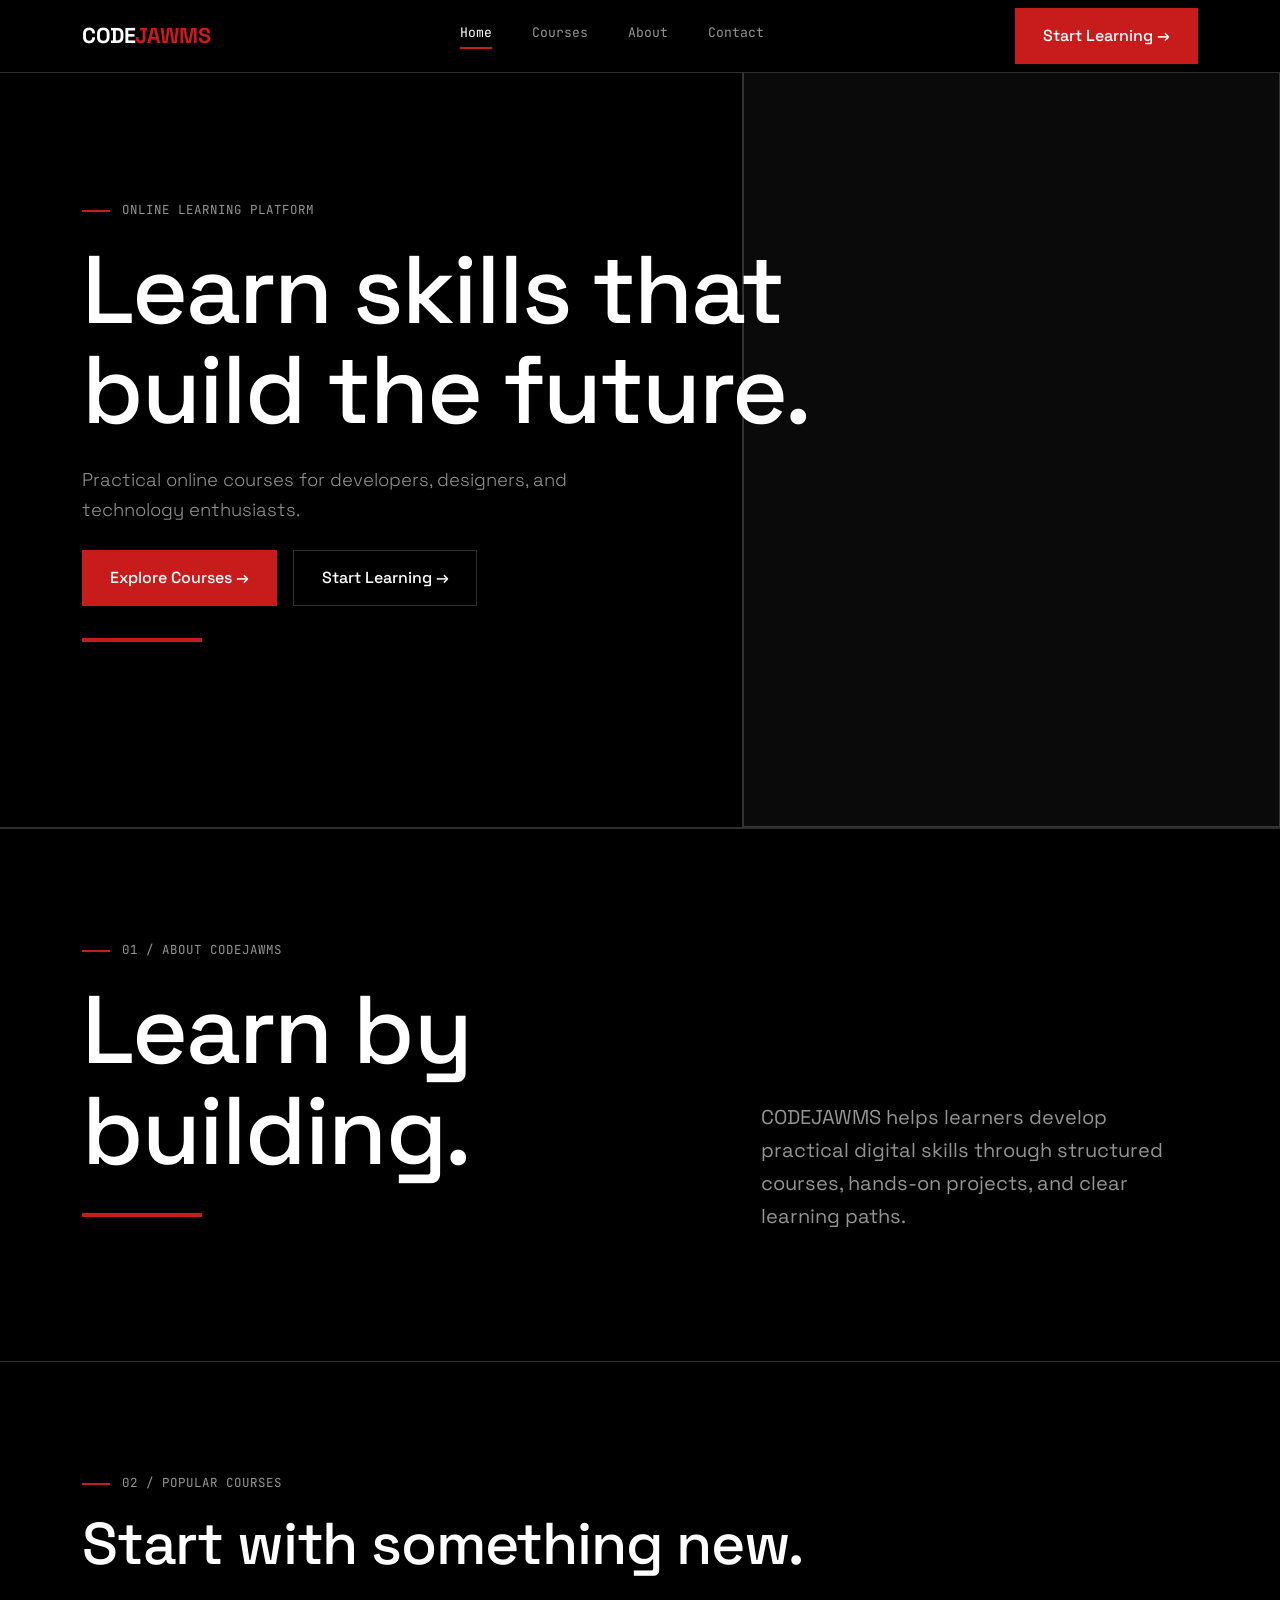
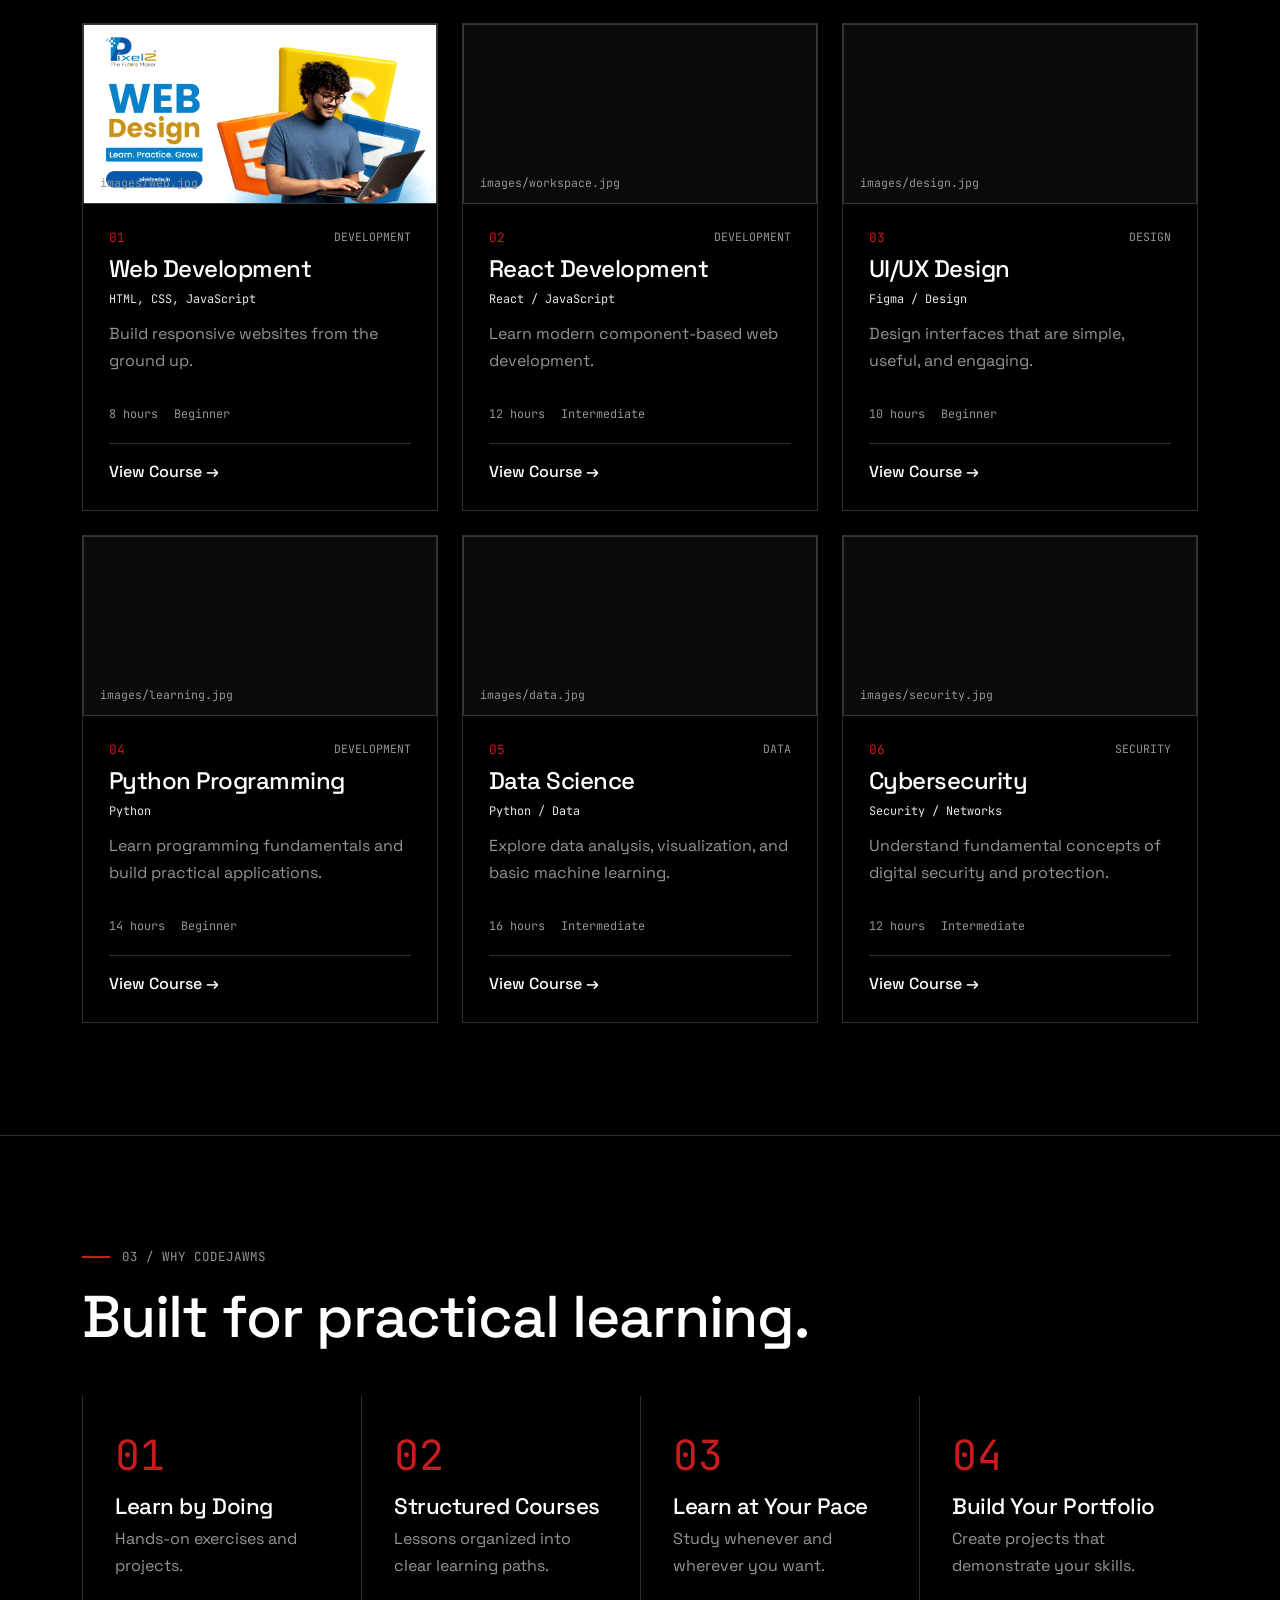
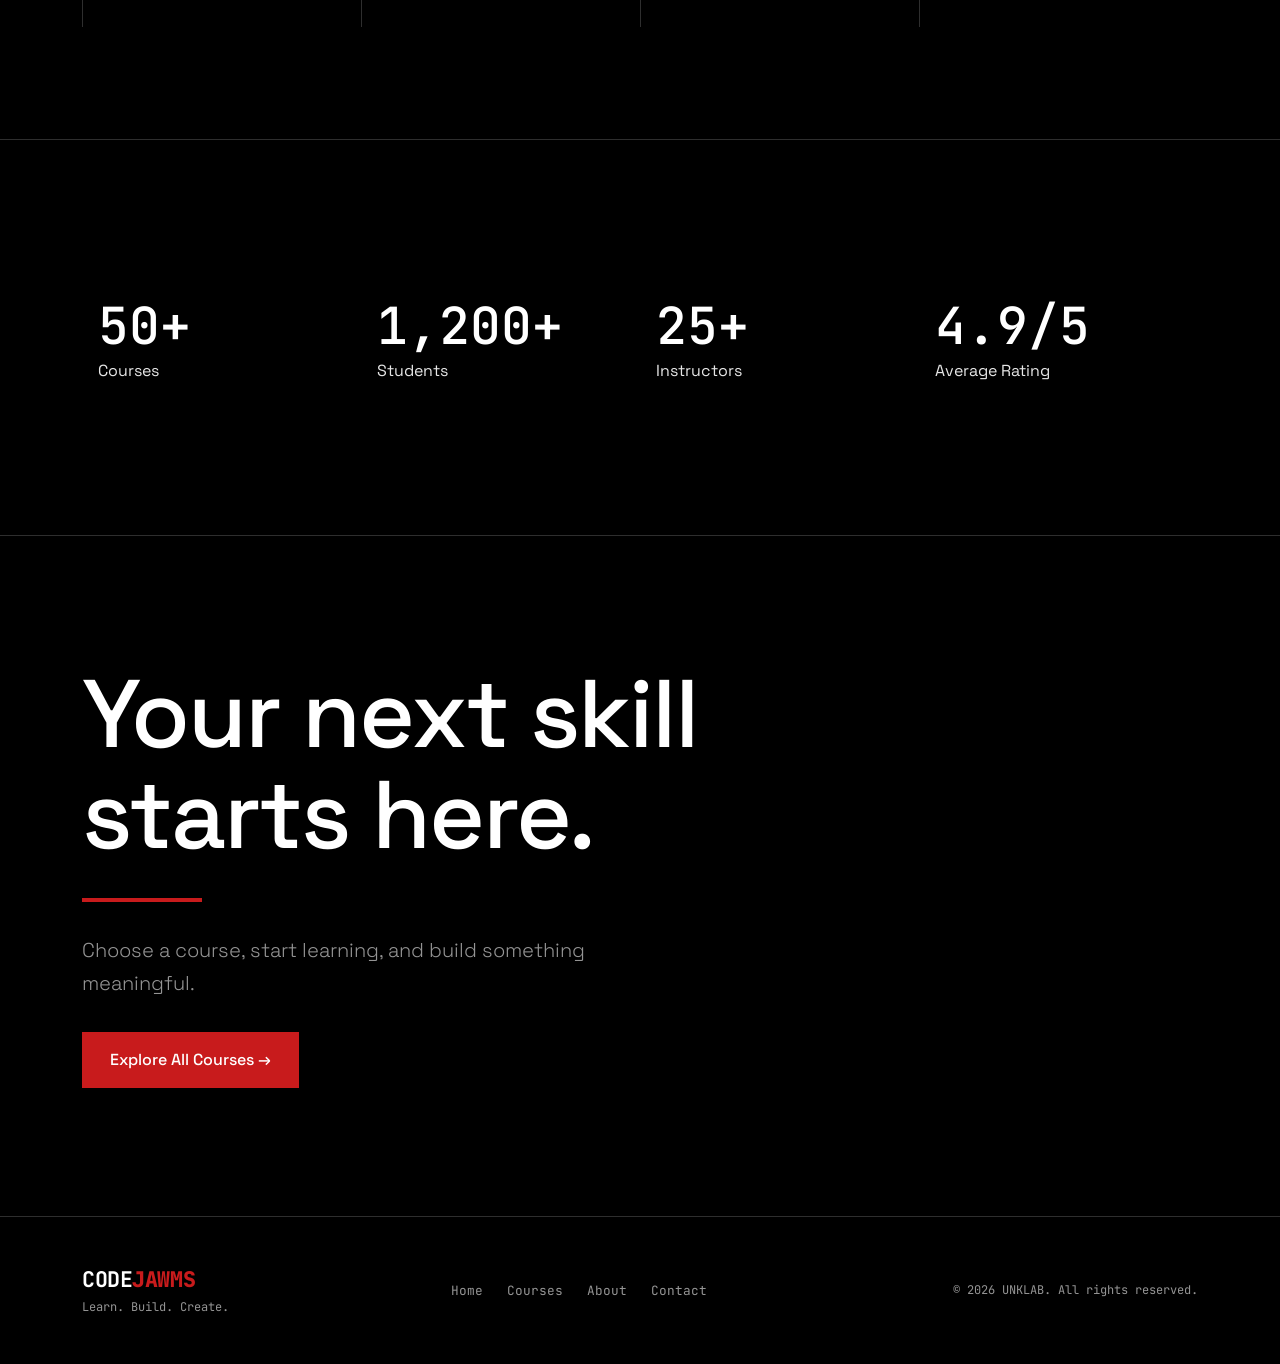
==== index.html @ 6ed55848 "first commit" ====
<!DOCTYPE html>
<html lang="en"><head><meta charset="utf-8"><meta name="viewport" content="width=device-width,initial-scale=1">
<title>Home | CODEJAWMS</title><meta name="description" content="CODEJAWMS: Learn. Build. Create.">
<link rel="preconnect" href="https://fonts.googleapis.com"><link rel="preconnect" href="https://fonts.gstatic.com" crossorigin>
<link href="https://fonts.googleapis.com/css2?family=JetBrains+Mono:wght@400;500&family=Space+Grotesk:wght@400;500;700&display=swap" rel="stylesheet">
<link href="https://cdn.jsdelivr.net/npm/bootstrap@5.3.3/dist/css/bootstrap.min.css" rel="stylesheet">
<link href="css/style.css" rel="stylesheet"></head><body>
<header class="nav"><div class="container in"><a class="logo a a1" href="index.html">CODE<b>JAWMS</b></a>
<nav class="nav-links a a2" aria-label="Main"><a href="index.html" class=on>Home</a><a href="courses.html">Courses</a><a href="about.html">About</a><a href="contact.html">Contact</a></nav>
<a class="btn-c a a2" href="courses.html">Start Learning &rarr;</a>
<button class="burger" id="burger" aria-label="Open menu" aria-expanded="false" aria-controls="menu">&#9776;</button></div></header>
<div class="menu" id="menu" role="dialog" aria-label="Menu"><div class="top"><a class="logo" href="index.html">CODE<b>JAWMS</b></a><button class="burger" id="close" style="display:block" aria-label="Close menu">&#10005;</button></div>
<a class="row" href="index.html">Home</a><a class="row" href="courses.html">Courses</a><a class="row" href="about.html">About</a><a class="row" href="contact.html">Contact</a><a class="btn-c mt-4 text-center" href="courses.html">Start Learning</a></div>
<main><section class="hero"><div class="vis"><figure class="ph tall">
    <video autoplay muted loop playsinline>
        <source src="images/hero.mp4" type="video/mp4">
        Browser kamu tidak mendukung video.
    </video>
</figure></div><div class="container"><div style="max-width:760px">
<span class="eyebrow a a2">ONLINE LEARNING PLATFORM</span><h1 class="d1 a a2">Learn skills that build the future.</h1>
<p class="lead a a3 mt-4">Practical online courses for developers, designers, and technology enthusiasts.</p>
<div class="d-flex flex-wrap gap-3 mt-4 wipe"><a class="btn-c" href="courses.html">Explore Courses &rarr;</a><a class="btn-o" href="courses.html">Start Learning &rarr;</a></div>
<div class="rule line"></div></div></div></section>
<section class="sec"><div class="container"><div class="row g-5"><div class="col-lg-6"><span class="eyebrow">01 / ABOUT CODEJAWMS</span><h2 class="d1">Learn by building.</h2><div class="rule"></div></div>
<div class="col-lg-5 offset-lg-1 align-self-end"><p class="fs-5">CODEJAWMS helps learners develop practical digital skills through structured courses, hands-on projects, and clear learning paths.</p></div></div></div></section>
<section class="sec"><div class="container"><span class="eyebrow">02 / POPULAR COURSES</span><h2 class="d2">Start with something new.</h2><div class="row g-4 mt-4"><div class="col-md-6 col-lg-4" data-cat="Development"><article class="cc"><figure class="ph "><img src="images/web.jpg" alt="Developer coding" onerror="this.remove()"><span>images/web.jpg</span></figure><div class="body"><div class="d-flex justify-content-between"><span class="num">01</span><span class="cat">Development</span></div>
<h3>Web Development</h3><div class="meta" style="margin:0 0 .8rem;padding:0;color:var(--tx2)">HTML, CSS, JavaScript</div><p>Build responsive websites from the ground up.</p>
<div class="meta"><span>8 hours</span><span>Beginner</span></div><a class="go" href="course-detail.html">View Course &rarr;</a></div></article></div><div class="col-md-6 col-lg-4" data-cat="Development"><article class="cc"><figure class="ph "><img src="images/workspace.jpg" alt="Programming workspace" onerror="this.remove()"><span>images/workspace.jpg</span></figure><div class="body"><div class="d-flex justify-content-between"><span class="num">02</span><span class="cat">Development</span></div>
<h3>React Development</h3><div class="meta" style="margin:0 0 .8rem;padding:0;color:var(--tx2)">React / JavaScript</div><p>Learn modern component-based web development.</p>
<div class="meta"><span>12 hours</span><span>Intermediate</span></div><a class="go" href="course-detail.html">View Course &rarr;</a></div></article></div><div class="col-md-6 col-lg-4" data-cat="Design"><article class="cc"><figure class="ph "><img src="images/design.jpg" alt="UI/UX designer at work" onerror="this.remove()"><span>images/design.jpg</span></figure><div class="body"><div class="d-flex justify-content-between"><span class="num">03</span><span class="cat">Design</span></div>
<h3>UI/UX Design</h3><div class="meta" style="margin:0 0 .8rem;padding:0;color:var(--tx2)">Figma / Design</div><p>Design interfaces that are simple, useful, and engaging.</p>
<div class="meta"><span>10 hours</span><span>Beginner</span></div><a class="go" href="course-detail.html">View Course &rarr;</a></div></article></div><div class="col-md-6 col-lg-4" data-cat="Development"><article class="cc"><figure class="ph "><img src="images/learning.jpg" alt="Online learning" onerror="this.remove()"><span>images/learning.jpg</span></figure><div class="body"><div class="d-flex justify-content-between"><span class="num">04</span><span class="cat">Development</span></div>
<h3>Python Programming</h3><div class="meta" style="margin:0 0 .8rem;padding:0;color:var(--tx2)">Python</div><p>Learn programming fundamentals and build practical applications.</p>
<div class="meta"><span>14 hours</span><span>Beginner</span></div><a class="go" href="course-detail.html">View Course &rarr;</a></div></article></div><div class="col-md-6 col-lg-4" data-cat="Data"><article class="cc"><figure class="ph "><img src="images/data.jpg" alt="Data analysis" onerror="this.remove()"><span>images/data.jpg</span></figure><div class="body"><div class="d-flex justify-content-between"><span class="num">05</span><span class="cat">Data</span></div>
<h3>Data Science</h3><div class="meta" style="margin:0 0 .8rem;padding:0;color:var(--tx2)">Python / Data</div><p>Explore data analysis, visualization, and basic machine learning.</p>
<div class="meta"><span>16 hours</span><span>Intermediate</span></div><a class="go" href="course-detail.html">View Course &rarr;</a></div></article></div><div class="col-md-6 col-lg-4" data-cat="Security"><article class="cc"><figure class="ph "><img src="images/security.jpg" alt="Cybersecurity" onerror="this.remove()"><span>images/security.jpg</span></figure><div class="body"><div class="d-flex justify-content-between"><span class="num">06</span><span class="cat">Security</span></div>
<h3>Cybersecurity</h3><div class="meta" style="margin:0 0 .8rem;padding:0;color:var(--tx2)">Security / Networks</div><p>Understand fundamental concepts of digital security and protection.</p>
<div class="meta"><span>12 hours</span><span>Intermediate</span></div><a class="go" href="course-detail.html">View Course &rarr;</a></div></article></div></div></div></section>
<section class="sec"><div class="container"><span class="eyebrow">03 / WHY CODEJAWMS</span><h2 class="d2">Built for practical learning.</h2><div class="row g-0 mt-5"><div class="col-md-6 col-lg-3"><div class="feat"><div class="n">01</div><h3>Learn by Doing</h3><p>Hands-on exercises and projects.</p></div></div><div class="col-md-6 col-lg-3"><div class="feat"><div class="n">02</div><h3>Structured Courses</h3><p>Lessons organized into clear learning paths.</p></div></div><div class="col-md-6 col-lg-3"><div class="feat"><div class="n">03</div><h3>Learn at Your Pace</h3><p>Study whenever and wherever you want.</p></div></div><div class="col-md-6 col-lg-3"><div class="feat"><div class="n">04</div><h3>Build Your Portfolio</h3><p>Create projects that demonstrate your skills.</p></div></div></div></div></section>
<section class="sec stats"><div class="container"><div class="row g-0"><div class="col-md-3"><div class="s"><div class="v">50+</div><div>Courses</div></div></div><div class="col-md-3"><div class="s"><div class="v">1,200+</div><div>Students</div></div></div><div class="col-md-3"><div class="s"><div class="v">25+</div><div>Instructors</div></div></div><div class="col-md-3"><div class="s"><div class="v">4.9/5</div><div>Average Rating</div></div></div></div></div></section><section class="cta"><div class="container"><h2 class="d1" style="max-width:900px">Your next skill starts here.</h2><div class="rule"></div><p class="lead" style="max-width:520px">Choose a course, start learning, and build something meaningful.</p><a class="btn-c mt-3" href="courses.html">Explore All Courses &rarr;</a></div></section></main>
<footer><div class="container d-flex flex-wrap justify-content-between gap-4 align-items-center">
<div><a class="logo" href="index.html">CODE<b>JAWMS</b></a><div class="meta mt-1">Learn. Build. Create.</div></div>
<nav aria-label="Footer"><a href="index.html">Home</a><a href="courses.html">Courses</a><a href="about.html">About</a><a href="contact.html">Contact</a></nav>
<div class="meta">&copy; 2026 UNKLAB. All rights reserved.</div></div></footer>
<script src="https://cdn.jsdelivr.net/npm/bootstrap@5.3.3/dist/js/bootstrap.bundle.min.js"></script><script src="js/main.js"></script></body></html>
---- css/style.css ----
:root {
  --bg: #000;
  --tx: #fff;
  --tx2: #e6e6e6;
  --mut: #949494;
  --ac: #c81b1c;
  --ach: #b01617;
  --bd: rgba(255, 255, 255, 0.18);
}

/* =========================
   GLOBAL
========================= */

* {
  border-radius: 0 !important;
}

html {
  scroll-behavior: smooth;
}

body {
  background: var(--bg);
  color: var(--tx2);
  font-family: "Space Grotesk", sans-serif;
  overflow-x: hidden;
}

h1,
h2,
h3,
h4,
h5 {
  color: var(--tx);
  font-family: "Space Grotesk", sans-serif;
  font-weight: 500;
  letter-spacing: -0.02em;
  line-height: 1.05;
}

p {
  color: var(--mut);
  line-height: 1.65;
}

a {
  color: inherit;
  text-decoration: none;
}

:focus-visible {
  outline: 2px solid #fff !important;
  outline-offset: 3px;
}

/* =========================
   TYPOGRAPHY
========================= */

.mono,
.eyebrow,
.meta {
  font-family: "JetBrains Mono", monospace;
}

.eyebrow {
  display: block;
  margin-bottom: 1.25rem;
  color: var(--mut);
  font-size: 0.78rem;
  letter-spacing: 0.08em;
  text-transform: uppercase;
}

.eyebrow::before {
  content: "";
  display: inline-block;
  width: 28px;
  height: 2px;
  margin-right: 0.75rem;
  background: var(--ac);
  vertical-align: middle;
}

.d1 {
  font-size: clamp(2.6rem, 7.5vw, 6.4rem);
}

.d2 {
  font-size: clamp(2rem, 4.6vw, 3.8rem);
}

.rule {
  width: 120px;
  height: 4px;
  margin: 2rem 0;
  background: var(--ac);
}

/* =========================
   SECTIONS
========================= */

.sec {
  padding: 7rem 0;
  border-top: 1px solid var(--bd);
}

.cta {
  padding: 8rem 0;
  background: #000;
  border-top: 1px solid var(--bd);
}

/* =========================
   BUTTONS
========================= */

.btn-c,
.btn-o {
  display: inline-block;
  padding: 0.95rem 1.7rem;
  border: 1px solid var(--ac);
  font-family: "Space Grotesk", sans-serif;
  font-size: 1rem;
  font-weight: 500;
  cursor: pointer;
  transition: 0.25s;
}

.btn-c {
  color: #fff;
  background: var(--ac);
}

.btn-c:hover {
  color: #fff;
  background: var(--ach);
  border-color: var(--ach);
  transform: translateX(3px);
}

.btn-o {
  color: #fff;
  background: transparent;
  border-color: var(--bd);
}

.btn-o:hover {
  color: #fff;
  border-color: var(--ac);
}

/* Course filters */

.filters .btn {
  padding: 0.6rem 1.2rem;
  color: var(--tx2);
  background: transparent;
  border: 1px solid var(--bd);
  font-family: "JetBrains Mono", monospace;
  font-size: 0.8rem;
}

.filters .btn:hover,
.filters .btn.active {
  color: #fff;
  background: var(--ac);
  border-color: var(--ac);
}

/* =========================
   NAVIGATION
========================= */

.nav {
  position: fixed;
  top: 0;
  left: 0;
  right: 0;
  z-index: 100;
  background: var(--bg);
  border-bottom: 1px solid var(--bd);
}

.nav .in {
  display: flex;
  align-items: center;
  justify-content: space-between;
  height: 72px;
}

.logo {
  color: #fff;
  font-size: 1.35rem;
  font-weight: 700;
  letter-spacing: -0.02em;
}

.logo b {
  color: var(--ac);
}

.nav-links {
  display: flex;
  gap: 2.5rem;
  font-family: "JetBrains Mono", monospace;
  font-size: 0.82rem;
}

.nav-links a {
  color: var(--mut);
  transition: 0.2s;
}

.nav-links a:hover,
.nav-links a.on {
  color: #fff;
}

.nav-links a.on {
  padding-bottom: 4px;
  border-bottom: 2px solid var(--ac);
}

/* Mobile menu button */

.burger {
  display: none;
  width: 44px;
  height: 44px;
  color: #fff;
  background: none;
  border: 1px solid var(--bd);
  font-size: 1.3rem;
}

/* Mobile menu */

.menu {
  position: fixed;
  inset: 0;
  z-index: 200;
  display: flex;
  flex-direction: column;
  padding: 1.5rem;
  background: #000;
  border-top: 3px solid var(--ac);
  clip-path: inset(0 0 100% 0);
  visibility: hidden;
  transition:
    clip-path 0.5s cubic-bezier(0.7, 0, 0.2, 1),
    visibility 0.5s;
}

.menu.open {
  clip-path: inset(0);
  visibility: visible;
}

.menu .top {
  display: flex;
  align-items: center;
  justify-content: space-between;
  margin-bottom: 2rem;
}

.menu a.row {
  padding: 1rem 0;
  color: #fff;
  border-bottom: 1px solid var(--bd);
  font-size: 2.4rem;
  font-weight: 500;
}

.menu a.row:hover {
  color: var(--ac);
}

/* =========================
   HERO
========================= */

.hero {
  position: relative;
  display: flex;
  align-items: center;
  min-height: 92vh;
  padding: 8rem 0 5rem;
  border-bottom: 1px solid var(--bd);
}

.hero .vis {
  position: absolute;
  top: 72px;
  right: 0;
  bottom: 0;
  width: 42%;
  border-left: 1px solid var(--bd);
}

.hero .lead,
.page-hero .lead {
  max-width: 560px;
  font-size: 1.15rem;
}

.page-hero {
  padding: 11rem 0 5rem;
}

.hero .ph video {
    display: block;
    width: 100%;
    height: 100%;
    object-fit: cover;

    opacity: 0;
    filter: brightness(0);

    animation: heroVideoReveal 2.5s ease-out forwards;
}

@keyframes heroVideoReveal {
    0% {
        opacity: 0;
        filter: brightness(0);
    }

    60% {
        opacity: 0.7;
        filter: brightness(0.5);
    }

    100% {
        opacity: 1;
        filter: brightness(1);
    }
}

/* =========================
   HERO VIDEO / IMAGE
========================= */

.ph {
  position: relative;
  height: 100%;
  min-height: 180px;
  margin: 0;
  overflow: hidden;
  background: #0a0a0a;
  border: 1px solid var(--bd);
}

.ph img,
.ph video {
  position: absolute;
  inset: 0;
  width: 100%;
  height: 100%;
  object-fit: cover;
}

.ph img {
  filter:contrast(1.1) brightness(1);
}

.ph video {
  display: block;
}

.ph span {
  position: absolute;
  left: 1rem;
  bottom: 0.8rem;
  color: var(--mut);
  font: 0.72rem "JetBrains Mono", monospace;
  z-index: 2;
}

.ph.tall {
  min-height: 340px;
}

/* =========================
   COURSE CARDS
========================= */
.course-card .cc .ph {
  height: 180px;
  min-height: 180px;
  overflow: hidden;
  border: 0;
  border-bottom: 1px solid var(--bd);
  filter: grayscale(1) contrast(1.1) brightness(0.7);
  transition: filter 0.3s ease, transform 0.3s ease;
}

.course-card .cc:hover .ph img {
    filter: grayscale(0) contrast(1.1) brightness(1);
    transform: scale(1.05);
}

.course-card .cc .ph img {
  width: 100%;
  height: 100%;
  object-fit: cover;
  object-position: center;
  filter: contrast(1.1) brightness(0.9);
}
.instructors .cc .ph {
  height: 450px;
  min-height: 450px;
}

.instructors .cc .ph img {
  width: 100%;
  height: 100%;
  object-fit: cover;
  object-position: center top;
  filter: contrast(1.1) brightness(0.9)
}
.cc {
  display: flex;
  flex-direction: column;
  height: 100%;
  background: #000;
  border: 1px solid var(--bd);
  transition: 0.25s;
}

.cc:hover {
  border-color: var(--ac);
  transform: translateY(-4px);
}

.cc .body {
  display: flex;
  flex: 1;
  flex-direction: column;
  padding: 1.6rem;
}

.cc .num {
  color: var(--ac);
  font: 0.8rem "JetBrains Mono", monospace;
}

.cc h3 {
  margin: 0.6rem 0;
  font-size: 1.5rem;
}

.cc .meta {
  display: flex;
  flex-wrap: wrap;
  gap: 1rem;
  margin-top: auto;
  padding-top: 1rem;
  color: var(--mut);
  font-size: 0.74rem;
}

.cc .go {
  margin-top: 1.2rem;
  padding-top: 1rem;
  color: #fff;
  border-top: 1px solid var(--bd);
  font-weight: 500;
}

.cc:hover .go {
  color: var(--ac);
}

.cat {
  color: var(--mut);
  font: 0.72rem "JetBrains Mono", monospace;
  text-transform: uppercase;
}

/* =========================
   FEATURES
========================= */

.feat {
  height: 100%;
  padding: 2rem;
  border-left: 1px solid var(--bd);
}

.feat .n {
  color: var(--ac);
  font: 2.6rem "JetBrains Mono", monospace;
}

.feat h3 {
  margin: 0.8rem 0 0.5rem;
  font-size: 1.4rem;
}

/* =========================
   STATS
========================= */

.stats .s {
  padding: 2.5rem 1rem;
  text-align: left;
}

.stats .s + .s {
  border-left: 1px solid var(--bd);
}

.stats .v {
  color: #fff;
  font: 500 clamp(2.2rem, 4vw, 3.4rem) "JetBrains Mono", monospace;
}

/* =========================
   ACCORDION
========================= */

.accordion {
  --bs-accordion-bg: #000;
  --bs-accordion-color: var(--tx2);
  --bs-accordion-border-color: var(--bd);
  --bs-accordion-btn-bg: #000;
  --bs-accordion-active-bg: #000;
  --bs-accordion-active-color: #fff;
  --bs-accordion-btn-focus-box-shadow: none;
  --bs-accordion-btn-icon-filter: invert(1);
}

.accordion-button {
  color: #fff;
  background: #000;
  box-shadow: none !important;
  font-size: 1.1rem;
  font-weight: 500;
}

.accordion-button:not(.collapsed) {
  color: #fff;
  border-left: 3px solid var(--ac);
}

.accordion-button::after,
.accordion-button:not(.collapsed)::after {
  filter: invert(1);
}

.accordion-item {
  background: #000;
  border-color: var(--bd);
}

.accordion-body {
  color: var(--mut);
}

.accordion .meta {
  margin-right: 1rem;
  margin-left: auto;
  color: var(--mut);
  font-size: 0.75rem;
}

/* =========================
   FORMS
========================= */

.form-control,
.form-select {
  padding: 0.9rem 1rem;
  color: #fff;
  background: #000;
  border: 1px solid var(--bd);
}

.form-control:focus,
.form-select:focus {
  color: #fff;
  background: #000;
  border-color: var(--ac);
  box-shadow: none;
}

.form-control::placeholder {
  color: #666;
}

label {
  margin-bottom: 0.4rem;
  color: var(--mut);
  font: 0.75rem "JetBrains Mono", monospace;
  text-transform: uppercase;
}

/* =========================
   INFO
========================= */

.info {
  padding-left: 1.5rem;
  border-left: 2px solid var(--ac);
}

.info dt {
  margin-top: 1.5rem;
  color: var(--mut);
  font: 0.75rem "JetBrains Mono", monospace;
  text-transform: uppercase;
}

.info dd {
  margin: 0;
  color: #fff;
  font-size: 1.2rem;
}

.info-row {
  display: flex;
  flex-wrap: wrap;
  gap: 2rem;
  margin-top: 2.5rem;
  border-top: 1px solid var(--bd);
  border-bottom: 1px solid var(--bd);
}

.info-row div {
  padding: 1.2rem 2rem 1.2rem 0;
}

.info-row dt {
  color: var(--mut);
  font: 0.72rem "JetBrains Mono", monospace;
}

.info-row dd {
  margin: 0;
  color: #fff;
  font-size: 1.15rem;
}

/* =========================
   CHECK LIST
========================= */

.check {
  padding: 0;
}

.check li {
  padding: 1rem 0;
  color: var(--tx2);
  border-bottom: 1px solid var(--bd);
  list-style: none;
}

.check li::before {
  content: "+";
  margin-right: 1rem;
  color: var(--ac);
  font-family: "JetBrains Mono", monospace;
}

/* =========================
   FOOTER
========================= */

footer {
  padding: 3rem 0;
  border-top: 1px solid var(--bd);
  font-size: 0.9rem;
}

footer .meta {
  color: var(--mut);
  font-size: 0.75rem;
}

footer a {
  margin-right: 1.5rem;
  color: var(--mut);
  font: 0.8rem "JetBrains Mono", monospace;
}

footer a:hover {
  color: #fff;
}

/* =========================
   ENTRANCE ANIMATION
========================= */

.a {
  opacity: 0;
  animation: up 0.8s cubic-bezier(0.2, 0.7, 0.2, 1) forwards;
}

.a1 {
  animation-delay: 0.1s;
}

.a2 {
  animation-delay: 0.35s;
}

.a3 {
  animation-delay: 0.6s;
}

.a4 {
  animation-delay: 0.8s;
}

.wipe {
  clip-path: inset(0 100% 0 0);
  animation: wp 0.8s 0.95s cubic-bezier(0.7, 0, 0.2, 1) forwards;
}

.line {
  transform: scaleX(0);
  transform-origin: left;
  animation: sx 1s 1.1s forwards;
}

@keyframes up {
  from {
    opacity: 0;
    transform: translateY(28px);
  }

  to {
    opacity: 1;
    transform: none;
  }
}

@keyframes wp {
  to {
    clip-path: inset(0);
  }
}

@keyframes sx {
  to {
    transform: scaleX(1);
  }
}

/* =========================
   RESPONSIVE
========================= */

@media (max-width: 991px) {
  .nav-links,
  .nav .btn-c {
    display: none;
  }

  .burger {
    display: block;
  }

  .hero .vis {
    display: none;
  }
}

@media (max-width: 767px) {
  .sec {
    padding: 4.5rem 0;
  }

  .btn-c,
  .btn-o {
    width: 100%;
    text-align: center;
  }

  .feat {
    padding: 1.5rem 0;
    border-top: 1px solid var(--bd);
    border-left: 0;
  }

  .stats .s + .s {
    border-top: 1px solid var(--bd);
    border-left: 0;
  }
}

/* =========================
   REDUCED MOTION
========================= */

@media (prefers-reduced-motion: reduce) {
  * {
    animation: none !important;
    transition: none !important;
    scroll-behavior: auto !important;
  }

  .a {
    opacity: 1;
  }

  .wipe {
    clip-path: none;
  }

  .line {
    transform: none;
  }
}
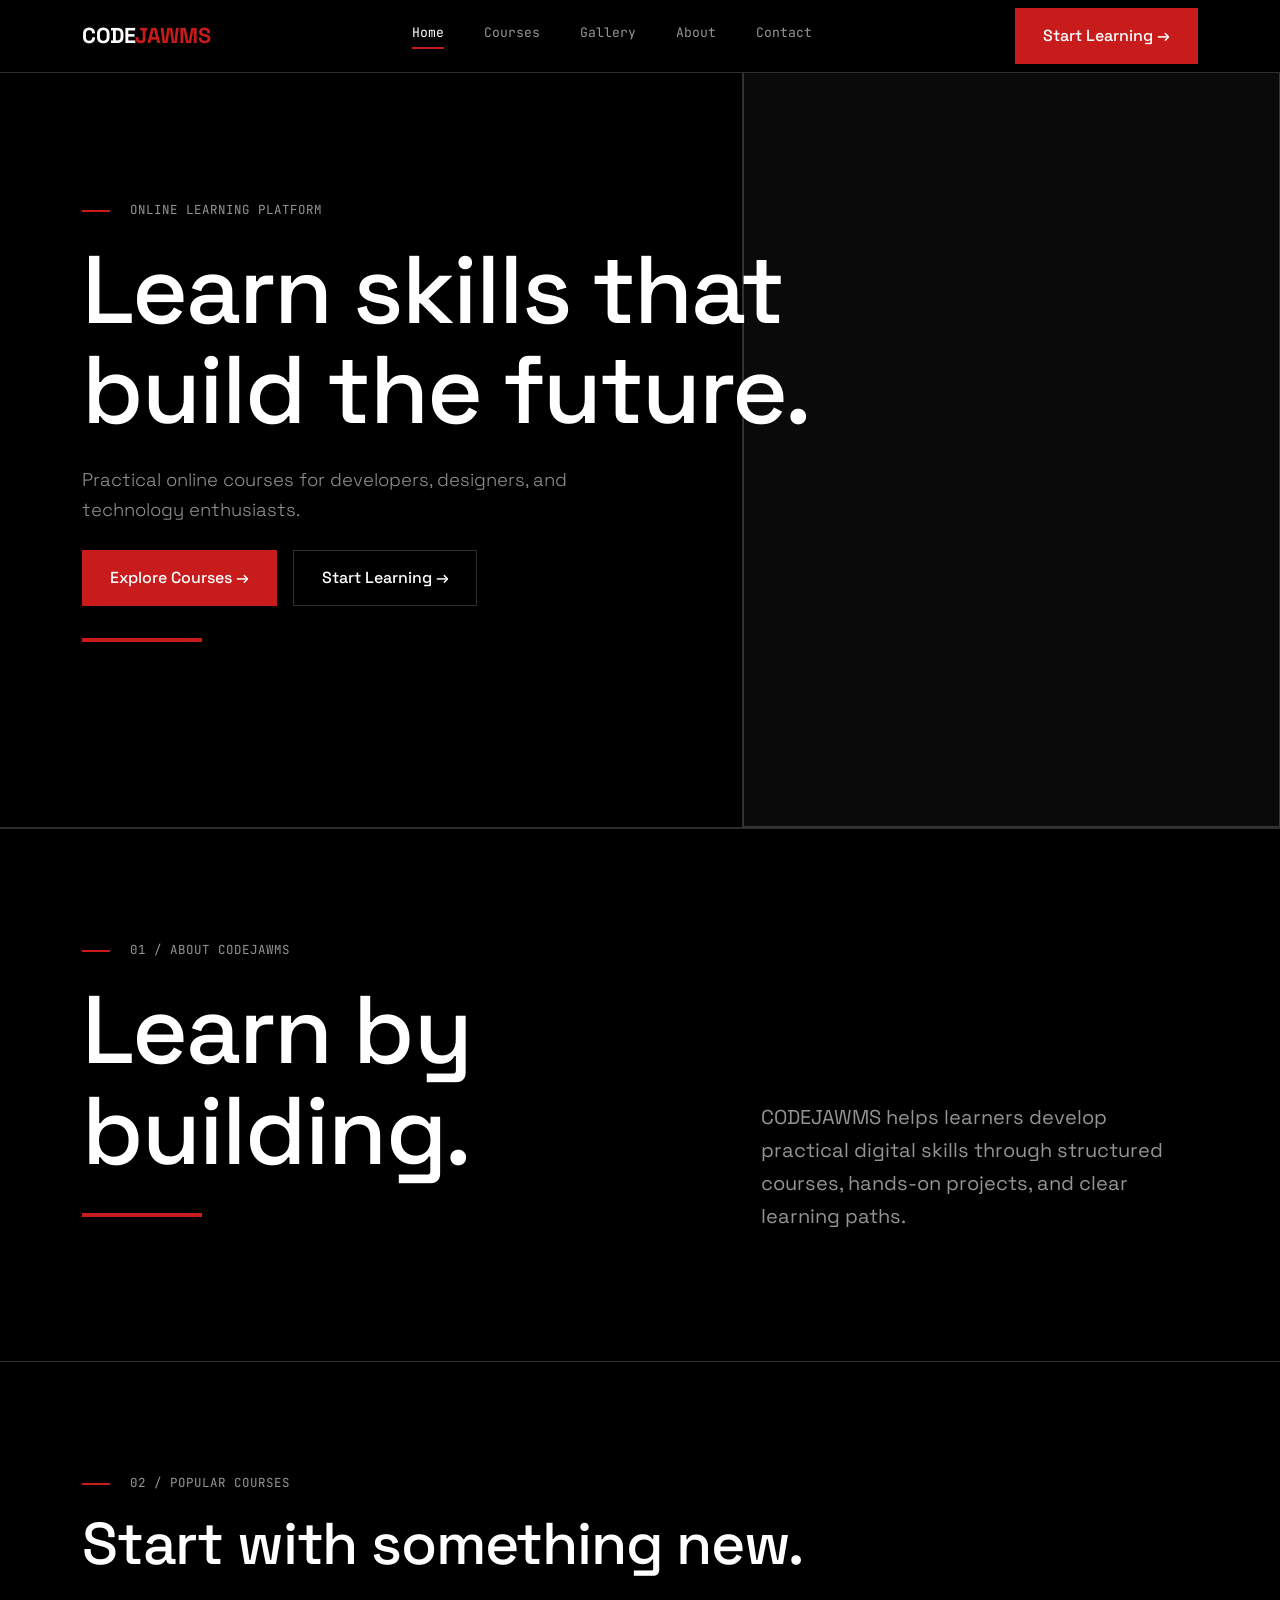
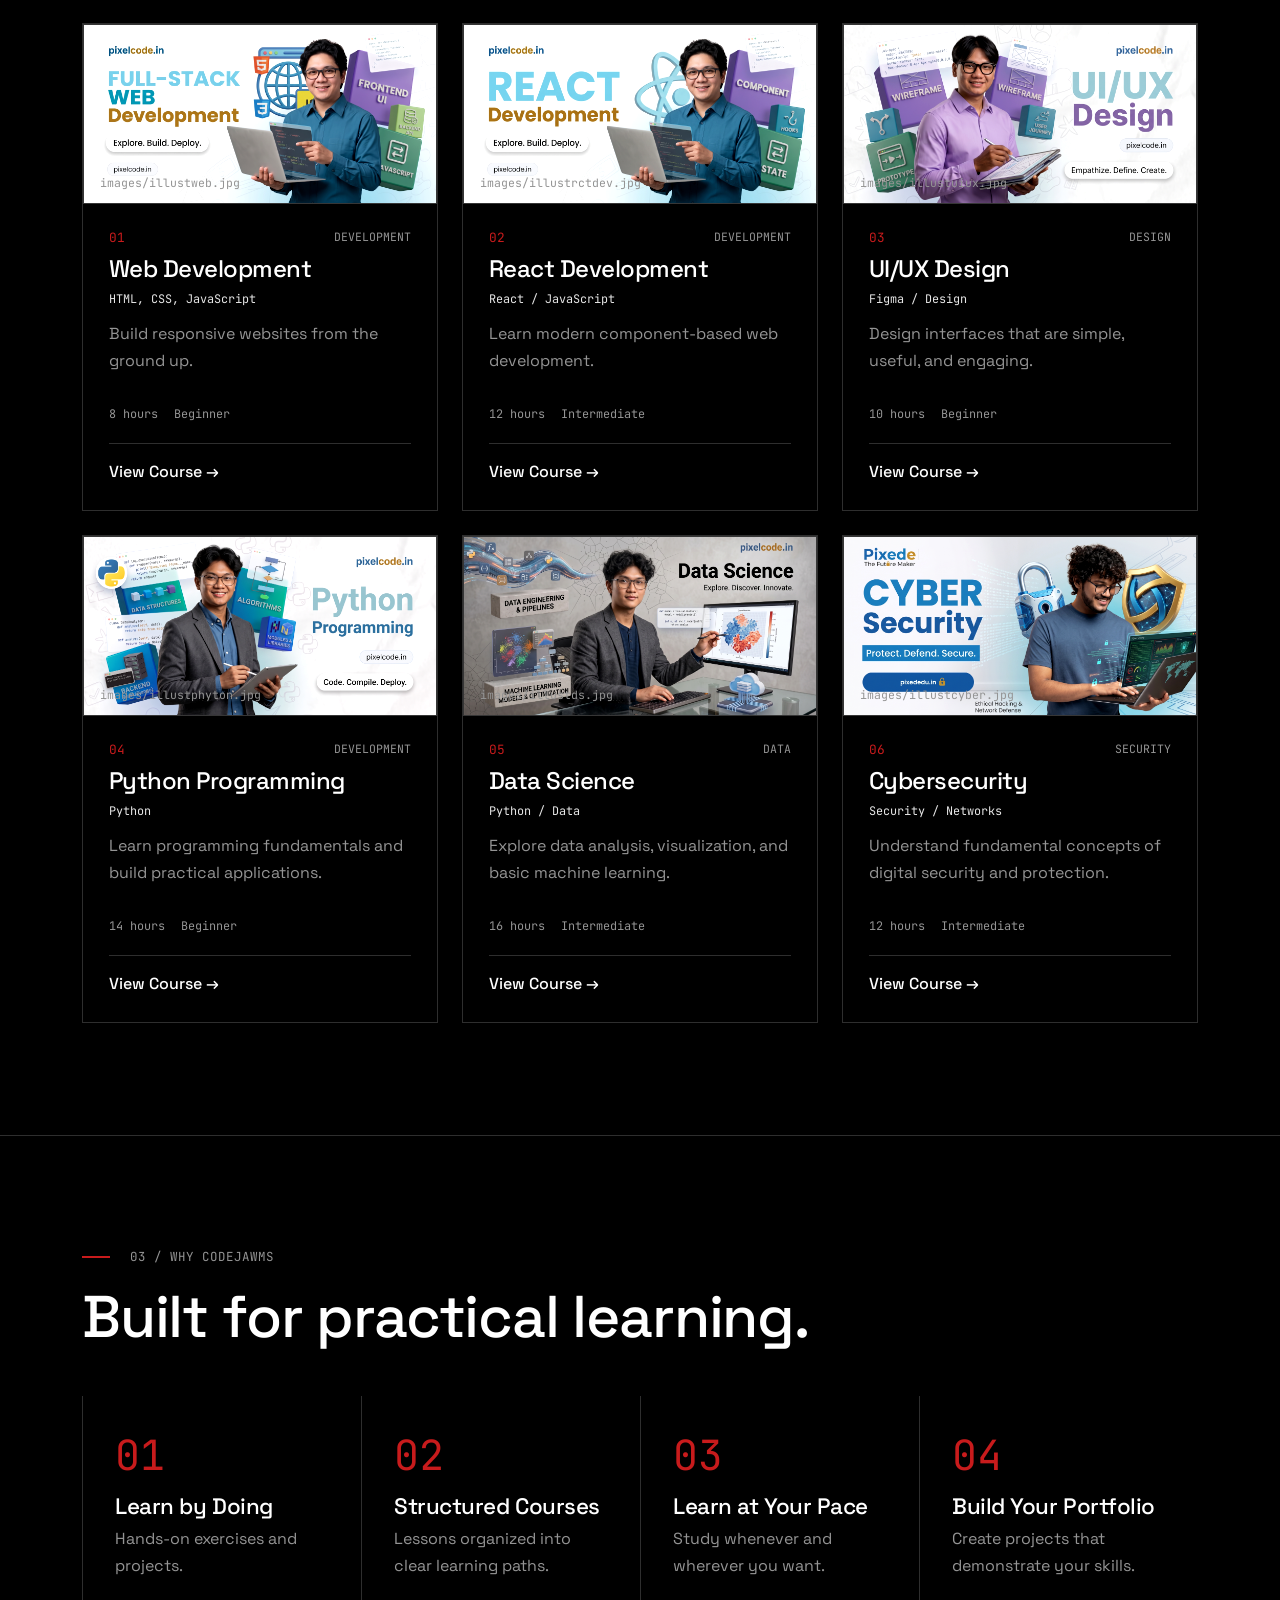
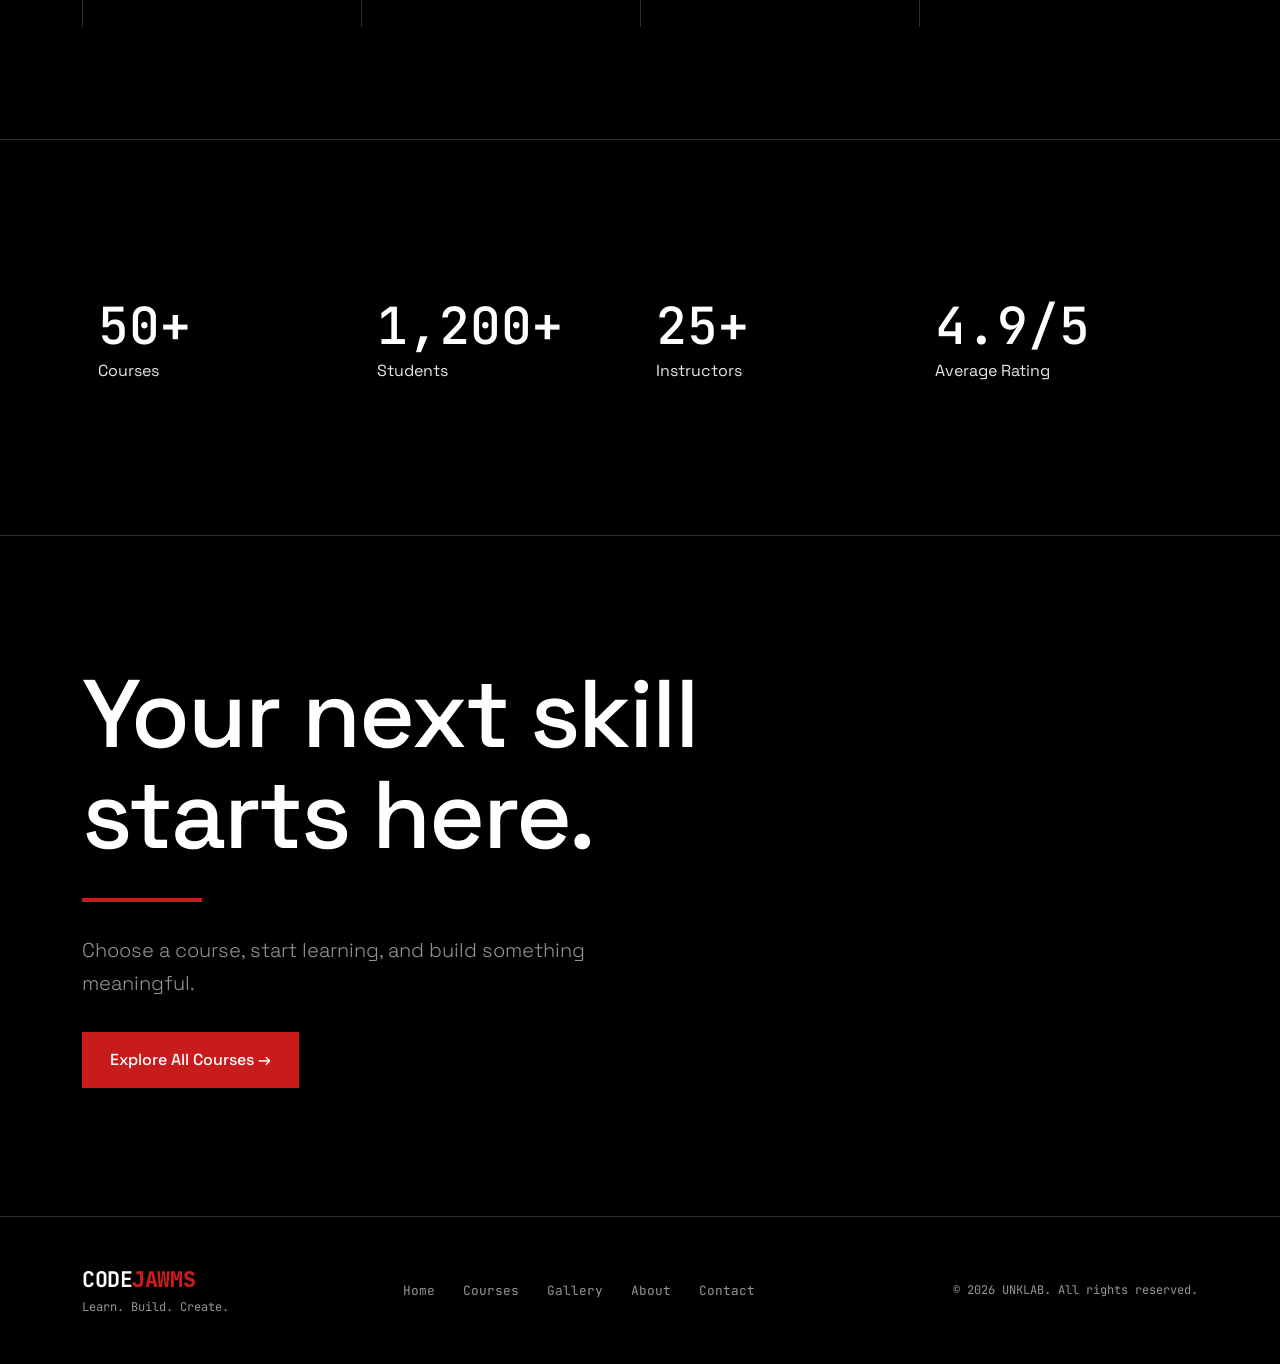
==== commit 8d8a4af6: "penambahan galery dan gambar" ====
--- a/index.html
+++ b/index.html
@@ -1,45 +1,715 @@
 <!DOCTYPE html>
-<html lang="en"><head><meta charset="utf-8"><meta name="viewport" content="width=device-width,initial-scale=1">
-<title>Home | CODEJAWMS</title><meta name="description" content="CODEJAWMS: Learn. Build. Create.">
-<link rel="preconnect" href="https://fonts.googleapis.com"><link rel="preconnect" href="https://fonts.gstatic.com" crossorigin>
-<link href="https://fonts.googleapis.com/css2?family=JetBrains+Mono:wght@400;500&family=Space+Grotesk:wght@400;500;700&display=swap" rel="stylesheet">
-<link href="https://cdn.jsdelivr.net/npm/bootstrap@5.3.3/dist/css/bootstrap.min.css" rel="stylesheet">
-<link href="css/style.css" rel="stylesheet"></head><body>
-<header class="nav"><div class="container in"><a class="logo a a1" href="index.html">CODE<b>JAWMS</b></a>
-<nav class="nav-links a a2" aria-label="Main"><a href="index.html" class=on>Home</a><a href="courses.html">Courses</a><a href="about.html">About</a><a href="contact.html">Contact</a></nav>
-<a class="btn-c a a2" href="courses.html">Start Learning &rarr;</a>
-<button class="burger" id="burger" aria-label="Open menu" aria-expanded="false" aria-controls="menu">&#9776;</button></div></header>
-<div class="menu" id="menu" role="dialog" aria-label="Menu"><div class="top"><a class="logo" href="index.html">CODE<b>JAWMS</b></a><button class="burger" id="close" style="display:block" aria-label="Close menu">&#10005;</button></div>
-<a class="row" href="index.html">Home</a><a class="row" href="courses.html">Courses</a><a class="row" href="about.html">About</a><a class="row" href="contact.html">Contact</a><a class="btn-c mt-4 text-center" href="courses.html">Start Learning</a></div>
-<main><section class="hero"><div class="vis"><figure class="ph tall">
-    <video autoplay muted loop playsinline>
-        <source src="images/hero.mp4" type="video/mp4">
-        Browser kamu tidak mendukung video.
-    </video>
-</figure></div><div class="container"><div style="max-width:760px">
-<span class="eyebrow a a2">ONLINE LEARNING PLATFORM</span><h1 class="d1 a a2">Learn skills that build the future.</h1>
-<p class="lead a a3 mt-4">Practical online courses for developers, designers, and technology enthusiasts.</p>
-<div class="d-flex flex-wrap gap-3 mt-4 wipe"><a class="btn-c" href="courses.html">Explore Courses &rarr;</a><a class="btn-o" href="courses.html">Start Learning &rarr;</a></div>
-<div class="rule line"></div></div></div></section>
-<section class="sec"><div class="container"><div class="row g-5"><div class="col-lg-6"><span class="eyebrow">01 / ABOUT CODEJAWMS</span><h2 class="d1">Learn by building.</h2><div class="rule"></div></div>
-<div class="col-lg-5 offset-lg-1 align-self-end"><p class="fs-5">CODEJAWMS helps learners develop practical digital skills through structured courses, hands-on projects, and clear learning paths.</p></div></div></div></section>
-<section class="sec"><div class="container"><span class="eyebrow">02 / POPULAR COURSES</span><h2 class="d2">Start with something new.</h2><div class="row g-4 mt-4"><div class="col-md-6 col-lg-4" data-cat="Development"><article class="cc"><figure class="ph "><img src="images/web.jpg" alt="Developer coding" onerror="this.remove()"><span>images/web.jpg</span></figure><div class="body"><div class="d-flex justify-content-between"><span class="num">01</span><span class="cat">Development</span></div>
-<h3>Web Development</h3><div class="meta" style="margin:0 0 .8rem;padding:0;color:var(--tx2)">HTML, CSS, JavaScript</div><p>Build responsive websites from the ground up.</p>
-<div class="meta"><span>8 hours</span><span>Beginner</span></div><a class="go" href="course-detail.html">View Course &rarr;</a></div></article></div><div class="col-md-6 col-lg-4" data-cat="Development"><article class="cc"><figure class="ph "><img src="images/workspace.jpg" alt="Programming workspace" onerror="this.remove()"><span>images/workspace.jpg</span></figure><div class="body"><div class="d-flex justify-content-between"><span class="num">02</span><span class="cat">Development</span></div>
-<h3>React Development</h3><div class="meta" style="margin:0 0 .8rem;padding:0;color:var(--tx2)">React / JavaScript</div><p>Learn modern component-based web development.</p>
-<div class="meta"><span>12 hours</span><span>Intermediate</span></div><a class="go" href="course-detail.html">View Course &rarr;</a></div></article></div><div class="col-md-6 col-lg-4" data-cat="Design"><article class="cc"><figure class="ph "><img src="images/design.jpg" alt="UI/UX designer at work" onerror="this.remove()"><span>images/design.jpg</span></figure><div class="body"><div class="d-flex justify-content-between"><span class="num">03</span><span class="cat">Design</span></div>
-<h3>UI/UX Design</h3><div class="meta" style="margin:0 0 .8rem;padding:0;color:var(--tx2)">Figma / Design</div><p>Design interfaces that are simple, useful, and engaging.</p>
-<div class="meta"><span>10 hours</span><span>Beginner</span></div><a class="go" href="course-detail.html">View Course &rarr;</a></div></article></div><div class="col-md-6 col-lg-4" data-cat="Development"><article class="cc"><figure class="ph "><img src="images/learning.jpg" alt="Online learning" onerror="this.remove()"><span>images/learning.jpg</span></figure><div class="body"><div class="d-flex justify-content-between"><span class="num">04</span><span class="cat">Development</span></div>
-<h3>Python Programming</h3><div class="meta" style="margin:0 0 .8rem;padding:0;color:var(--tx2)">Python</div><p>Learn programming fundamentals and build practical applications.</p>
-<div class="meta"><span>14 hours</span><span>Beginner</span></div><a class="go" href="course-detail.html">View Course &rarr;</a></div></article></div><div class="col-md-6 col-lg-4" data-cat="Data"><article class="cc"><figure class="ph "><img src="images/data.jpg" alt="Data analysis" onerror="this.remove()"><span>images/data.jpg</span></figure><div class="body"><div class="d-flex justify-content-between"><span class="num">05</span><span class="cat">Data</span></div>
-<h3>Data Science</h3><div class="meta" style="margin:0 0 .8rem;padding:0;color:var(--tx2)">Python / Data</div><p>Explore data analysis, visualization, and basic machine learning.</p>
-<div class="meta"><span>16 hours</span><span>Intermediate</span></div><a class="go" href="course-detail.html">View Course &rarr;</a></div></article></div><div class="col-md-6 col-lg-4" data-cat="Security"><article class="cc"><figure class="ph "><img src="images/security.jpg" alt="Cybersecurity" onerror="this.remove()"><span>images/security.jpg</span></figure><div class="body"><div class="d-flex justify-content-between"><span class="num">06</span><span class="cat">Security</span></div>
-<h3>Cybersecurity</h3><div class="meta" style="margin:0 0 .8rem;padding:0;color:var(--tx2)">Security / Networks</div><p>Understand fundamental concepts of digital security and protection.</p>
-<div class="meta"><span>12 hours</span><span>Intermediate</span></div><a class="go" href="course-detail.html">View Course &rarr;</a></div></article></div></div></div></section>
-<section class="sec"><div class="container"><span class="eyebrow">03 / WHY CODEJAWMS</span><h2 class="d2">Built for practical learning.</h2><div class="row g-0 mt-5"><div class="col-md-6 col-lg-3"><div class="feat"><div class="n">01</div><h3>Learn by Doing</h3><p>Hands-on exercises and projects.</p></div></div><div class="col-md-6 col-lg-3"><div class="feat"><div class="n">02</div><h3>Structured Courses</h3><p>Lessons organized into clear learning paths.</p></div></div><div class="col-md-6 col-lg-3"><div class="feat"><div class="n">03</div><h3>Learn at Your Pace</h3><p>Study whenever and wherever you want.</p></div></div><div class="col-md-6 col-lg-3"><div class="feat"><div class="n">04</div><h3>Build Your Portfolio</h3><p>Create projects that demonstrate your skills.</p></div></div></div></div></section>
-<section class="sec stats"><div class="container"><div class="row g-0"><div class="col-md-3"><div class="s"><div class="v">50+</div><div>Courses</div></div></div><div class="col-md-3"><div class="s"><div class="v">1,200+</div><div>Students</div></div></div><div class="col-md-3"><div class="s"><div class="v">25+</div><div>Instructors</div></div></div><div class="col-md-3"><div class="s"><div class="v">4.9/5</div><div>Average Rating</div></div></div></div></div></section><section class="cta"><div class="container"><h2 class="d1" style="max-width:900px">Your next skill starts here.</h2><div class="rule"></div><p class="lead" style="max-width:520px">Choose a course, start learning, and build something meaningful.</p><a class="btn-c mt-3" href="courses.html">Explore All Courses &rarr;</a></div></section></main>
-<footer><div class="container d-flex flex-wrap justify-content-between gap-4 align-items-center">
-<div><a class="logo" href="index.html">CODE<b>JAWMS</b></a><div class="meta mt-1">Learn. Build. Create.</div></div>
-<nav aria-label="Footer"><a href="index.html">Home</a><a href="courses.html">Courses</a><a href="about.html">About</a><a href="contact.html">Contact</a></nav>
-<div class="meta">&copy; 2026 UNKLAB. All rights reserved.</div></div></footer>
-<script src="https://cdn.jsdelivr.net/npm/bootstrap@5.3.3/dist/js/bootstrap.bundle.min.js"></script><script src="js/main.js"></script></body></html>+<html lang="en">
+<head>
+    <meta charset="utf-8">
+    <meta name="viewport" content="width=device-width, initial-scale=1">
+
+    <title>Home | CODEJAWMS</title>
+    <meta
+        name="description"
+        content="CODEJAWMS: Learn. Build. Create."
+    >
+
+    <!-- Favicon -->
+    <link rel="icon" type="image/png" href="images/favicon.jpg">
+
+    <!-- Google Fonts -->
+    <link rel="preconnect" href="https://fonts.googleapis.com">
+    <link rel="preconnect" href="https://fonts.gstatic.com" crossorigin>
+
+    <link
+        href="https://fonts.googleapis.com/css2?family=JetBrains+Mono:wght@400;500&family=Space+Grotesk:wght@400;500;700&display=swap"
+        rel="stylesheet"
+    >
+
+    <!-- Bootstrap -->
+    <link
+        href="https://cdn.jsdelivr.net/npm/bootstrap@5.3.3/dist/css/bootstrap.min.css"
+        rel="stylesheet"
+    >
+
+    <!-- Custom CSS -->
+    <link href="css/style.css" rel="stylesheet">
+</head>
+
+<body>
+
+    <!-- ==================== NAVBAR ==================== -->
+    <header class="nav">
+        <div class="container in">
+
+            <a class="logo a a1" href="index.html">
+                CODE<b>JAWMS</b>
+            </a>
+
+            <nav class="nav-links a a2" aria-label="Main navigation">
+                <a href="index.html" class="on">Home</a>
+                <a href="courses.html">Courses</a>
+                <a href="gallery.html">Gallery</a>
+                <a href="about.html">About</a>
+                <a href="contact.html">Contact</a>
+            </nav>
+
+            <a class="btn-c a a2" href="courses.html">
+                Start Learning &rarr;
+            </a>
+
+            <button
+                class="burger"
+                id="burger"
+                type="button"
+                aria-label="Open menu"
+                aria-expanded="false"
+                aria-controls="menu"
+            >
+                &#9776;
+            </button>
+
+        </div>
+    </header>
+
+
+    <!-- ==================== MOBILE MENU ==================== -->
+    <div
+        class="menu"
+        id="menu"
+        role="dialog"
+        aria-label="Mobile navigation menu"
+    >
+        <div class="top">
+
+            <a class="logo" href="index.html">
+                CODE<b>JAWMS</b>
+            </a>
+
+            <button
+                class="burger"
+                id="close"
+                type="button"
+                aria-label="Close menu"
+            >
+                &#10005;
+            </button>
+
+        </div>
+
+        <a class="row" href="index.html">Home</a>
+        <a class="row" href="courses.html">Courses</a>
+        <a class="row" href="about.html">About</a>
+        <a class="row" href="contact.html">Contact</a>
+
+        <a
+            class="btn-c mt-4 text-center"
+            href="courses.html"
+        >
+            Start Learning
+        </a>
+    </div>
+
+
+    <!-- ==================== MAIN CONTENT ==================== -->
+    <main>
+
+        <!-- ==================== HERO ==================== -->
+        <section class="hero">
+
+            <div class="vis">
+                <figure class="ph tall">
+                    <video autoplay muted loop playsinline>
+                        <source src="images/hero.mp4" type="video/mp4">
+                        Browser kamu tidak mendukung video.
+                    </video>
+                </figure>
+            </div>
+
+            <div class="container">
+                <div style="max-width: 760px">
+
+                    <span class="eyebrow a a2">
+                        ONLINE LEARNING PLATFORM
+                    </span>
+
+                    <h1 class="d1 a a2">
+                        Learn skills that build the future.
+                    </h1>
+
+                    <p class="lead a a3 mt-4">
+                        Practical online courses for developers,
+                        designers, and technology enthusiasts.
+                    </p>
+
+                    <div class="d-flex flex-wrap gap-3 mt-4 wipe">
+                        <a class="btn-c" href="courses.html">
+                            Explore Courses &rarr;
+                        </a>
+
+                        <a class="btn-o" href="contact.html">
+                            Start Learning &rarr;
+                        </a>
+                    </div>
+
+                    <div class="rule line"></div>
+
+                </div>
+            </div>
+
+        </section>
+
+
+        <!-- ==================== ABOUT ==================== -->
+        <section class="sec">
+
+            <div class="container">
+
+                <div class="row g-5">
+
+                    <div class="col-lg-6">
+                        <span class="eyebrow">
+                            01 / ABOUT CODEJAWMS
+                        </span>
+
+                        <h2 class="d1">
+                            Learn by building.
+                        </h2>
+
+                        <div class="rule"></div>
+                    </div>
+
+                    <div class="col-lg-5 offset-lg-1 align-self-end">
+                        <p class="fs-5">
+                            CODEJAWMS helps learners develop practical
+                            digital skills through structured courses,
+                            hands-on projects, and clear learning paths.
+                        </p>
+                    </div>
+
+                </div>
+
+            </div>
+
+        </section>
+
+
+        <!-- ==================== POPULAR COURSES ==================== -->
+        <section class="sec">
+
+            <div class="container">
+
+                <span class="eyebrow">
+                    02 / POPULAR COURSES
+                </span>
+
+                <h2 class="d2">
+                    Start with something new.
+                </h2>
+
+                <div class="row g-4 mt-4">
+
+                    <!-- Course 01 -->
+                    <div
+                        class="col-md-6 col-lg-4"
+                        data-cat="Development"
+                    >
+                        <article class="cc">
+
+                            <figure class="ph">
+                                <img
+                                    src="images/illustweb.jpg"
+                                    alt="Developer coding"
+                                    onerror="this.remove()"
+                                >
+                                <span>images/illustweb.jpg</span>
+                            </figure>
+
+                            <div class="body">
+
+                                <div class="d-flex justify-content-between">
+                                    <span class="num">01</span>
+                                    <span class="cat">Development</span>
+                                </div>
+
+                                <h3>Web Development</h3>
+
+                                <div
+                                    class="meta"
+                                    style="margin: 0 0 .8rem; padding: 0; color: var(--tx2);"
+                                >
+                                    HTML, CSS, JavaScript
+                                </div>
+
+                                <p>
+                                    Build responsive websites from the ground up.
+                                </p>
+
+                                <div class="meta">
+                                    <span>8 hours</span>
+                                    <span>Beginner</span>
+                                </div>
+
+                                <a
+                                    class="go"
+                                    href="course-detail.html"
+                                >
+                                    View Course &rarr;
+                                </a>
+
+                            </div>
+                        </article>
+                    </div>
+
+
+                    <!-- Course 02 -->
+                    <div
+                        class="col-md-6 col-lg-4"
+                        data-cat="Development"
+                    >
+                        <article class="cc">
+
+                            <figure class="ph">
+                                <img
+                                    src="images/illustrctdev.jpg"
+                                    alt="Programming workspace"
+                                    onerror="this.remove()"
+                                >
+                                <span>images/illustrctdev.jpg</span>
+                            </figure>
+
+                            <div class="body">
+
+                                <div class="d-flex justify-content-between">
+                                    <span class="num">02</span>
+                                    <span class="cat">Development</span>
+                                </div>
+
+                                <h3>React Development</h3>
+
+                                <div
+                                    class="meta"
+                                    style="margin: 0 0 .8rem; padding: 0; color: var(--tx2);"
+                                >
+                                    React / JavaScript
+                                </div>
+
+                                <p>
+                                    Learn modern component-based web development.
+                                </p>
+
+                                <div class="meta">
+                                    <span>12 hours</span>
+                                    <span>Intermediate</span>
+                                </div>
+
+                                <a
+                                    class="go"
+                                    href="course-detail.html"
+                                >
+                                    View Course &rarr;
+                                </a>
+
+                            </div>
+                        </article>
+                    </div>
+
+
+                    <!-- Course 03 -->
+                    <div
+                        class="col-md-6 col-lg-4"
+                        data-cat="Design"
+                    >
+                        <article class="cc">
+
+                            <figure class="ph">
+                                <img
+                                    src="images/illustuiux.jpg"
+                                    alt="UI/UX designer at work"
+                                    onerror="this.remove()"
+                                >
+                                <span>images/illustuiux.jpg</span>
+                            </figure>
+
+                            <div class="body">
+
+                                <div class="d-flex justify-content-between">
+                                    <span class="num">03</span>
+                                    <span class="cat">Design</span>
+                                </div>
+
+                                <h3>UI/UX Design</h3>
+
+                                <div
+                                    class="meta"
+                                    style="margin: 0 0 .8rem; padding: 0; color: var(--tx2);"
+                                >
+                                    Figma / Design
+                                </div>
+
+                                <p>
+                                    Design interfaces that are simple,
+                                    useful, and engaging.
+                                </p>
+
+                                <div class="meta">
+                                    <span>10 hours</span>
+                                    <span>Beginner</span>
+                                </div>
+
+                                <a
+                                    class="go"
+                                    href="course-detail.html"
+                                >
+                                    View Course &rarr;
+                                </a>
+
+                            </div>
+                        </article>
+                    </div>
+
+
+                    <!-- Course 04 -->
+                    <div
+                        class="col-md-6 col-lg-4"
+                        data-cat="Development"
+                    >
+                        <article class="cc">
+
+                            <figure class="ph">
+                                <img
+                                    src="images/illustphyton.jpg"
+                                    alt="Online learning"
+                                    onerror="this.remove()"
+                                >
+                                <span>images/illustphyton.jpg</span>
+                            </figure>
+
+                            <div class="body">
+
+                                <div class="d-flex justify-content-between">
+                                    <span class="num">04</span>
+                                    <span class="cat">Development</span>
+                                </div>
+
+                                <h3>Python Programming</h3>
+
+                                <div
+                                    class="meta"
+                                    style="margin: 0 0 .8rem; padding: 0; color: var(--tx2);"
+                                >
+                                    Python
+                                </div>
+
+                                <p>
+                                    Learn programming fundamentals and
+                                    build practical applications.
+                                </p>
+
+                                <div class="meta">
+                                    <span>14 hours</span>
+                                    <span>Beginner</span>
+                                </div>
+
+                                <a
+                                    class="go"
+                                    href="course-detail.html"
+                                >
+                                    View Course &rarr;
+                                </a>
+
+                            </div>
+                        </article>
+                    </div>
+
+
+                    <!-- Course 05 -->
+                    <div
+                        class="col-md-6 col-lg-4"
+                        data-cat="Data"
+                    >
+                        <article class="cc">
+
+                            <figure class="ph">
+                                <img
+                                    src="images/illustds.jpg"
+                                    alt="Data analysis"
+                                    onerror="this.remove()"
+                                >
+                                <span>images/illustds.jpg</span>
+                            </figure>
+
+                            <div class="body">
+
+                                <div class="d-flex justify-content-between">
+                                    <span class="num">05</span>
+                                    <span class="cat">Data</span>
+                                </div>
+
+                                <h3>Data Science</h3>
+
+                                <div
+                                    class="meta"
+                                    style="margin: 0 0 .8rem; padding: 0; color: var(--tx2);"
+                                >
+                                    Python / Data
+                                </div>
+
+                                <p>
+                                    Explore data analysis, visualization,
+                                    and basic machine learning.
+                                </p>
+
+                                <div class="meta">
+                                    <span>16 hours</span>
+                                    <span>Intermediate</span>
+                                </div>
+
+                                <a
+                                    class="go"
+                                    href="course-detail.html"
+                                >
+                                    View Course &rarr;
+                                </a>
+
+                            </div>
+                        </article>
+                    </div>
+
+
+                    <!-- Course 06 -->
+                    <div
+                        class="col-md-6 col-lg-4"
+                        data-cat="Security"
+                    >
+                        <article class="cc">
+
+                            <figure class="ph">
+                                <img
+                                    src="images/illustcyber.jpg"
+                                    alt="Cybersecurity"
+                                    onerror="this.remove()"
+                                >
+                                <span>images/illustcyber.jpg</span>
+                            </figure>
+
+                            <div class="body">
+
+                                <div class="d-flex justify-content-between">
+                                    <span class="num">06</span>
+                                    <span class="cat">Security</span>
+                                </div>
+
+                                <h3>Cybersecurity</h3>
+
+                                <div
+                                    class="meta"
+                                    style="margin: 0 0 .8rem; padding: 0; color: var(--tx2);"
+                                >
+                                    Security / Networks
+                                </div>
+
+                                <p>
+                                    Understand fundamental concepts of
+                                    digital security and protection.
+                                </p>
+
+                                <div class="meta">
+                                    <span>12 hours</span>
+                                    <span>Intermediate</span>
+                                </div>
+
+                                <a
+                                    class="go"
+                                    href="course-detail.html"
+                                >
+                                    View Course &rarr;
+                                </a>
+
+                            </div>
+                        </article>
+                    </div>
+
+                </div>
+
+            </div>
+
+        </section>
+
+
+        <!-- ==================== WHY CODEJAWMS ==================== -->
+        <section class="sec">
+
+            <div class="container">
+
+                <span class="eyebrow">
+                    03 / WHY CODEJAWMS
+                </span>
+
+                <h2 class="d2">
+                    Built for practical learning.
+                </h2>
+
+                <div class="row g-0 mt-5">
+
+                    <div class="col-md-6 col-lg-3">
+                        <div class="feat">
+                            <div class="n">01</div>
+                            <h3>Learn by Doing</h3>
+                            <p>Hands-on exercises and projects.</p>
+                        </div>
+                    </div>
+
+                    <div class="col-md-6 col-lg-3">
+                        <div class="feat">
+                            <div class="n">02</div>
+                            <h3>Structured Courses</h3>
+                            <p>
+                                Lessons organized into clear learning paths.
+                            </p>
+                        </div>
+                    </div>
+
+                    <div class="col-md-6 col-lg-3">
+                        <div class="feat">
+                            <div class="n">03</div>
+                            <h3>Learn at Your Pace</h3>
+                            <p>
+                                Study whenever and wherever you want.
+                            </p>
+                        </div>
+                    </div>
+
+                    <div class="col-md-6 col-lg-3">
+                        <div class="feat">
+                            <div class="n">04</div>
+                            <h3>Build Your Portfolio</h3>
+                            <p>
+                                Create projects that demonstrate your skills.
+                            </p>
+                        </div>
+                    </div>
+
+                </div>
+
+            </div>
+
+        </section>
+
+
+        <!-- ==================== STATISTICS ==================== -->
+        <section class="sec stats">
+
+            <div class="container">
+
+                <div class="row g-0">
+
+                    <div class="col-md-3">
+                        <div class="s">
+                            <div class="v">50+</div>
+                            <div>Courses</div>
+                        </div>
+                    </div>
+
+                    <div class="col-md-3">
+                        <div class="s">
+                            <div class="v">1,200+</div>
+                            <div>Students</div>
+                        </div>
+                    </div>
+
+                    <div class="col-md-3">
+                        <div class="s">
+                            <div class="v">25+</div>
+                            <div>Instructors</div>
+                        </div>
+                    </div>
+
+                    <div class="col-md-3">
+                        <div class="s">
+                            <div class="v">4.9/5</div>
+                            <div>Average Rating</div>
+                        </div>
+                    </div>
+
+                </div>
+
+            </div>
+
+        </section>
+
+
+        <!-- ==================== CTA ==================== -->
+        <section class="cta">
+
+            <div class="container">
+
+                <h2 class="d1" style="max-width: 900px;">
+                    Your next skill starts here.
+                </h2>
+
+                <div class="rule"></div>
+
+                <p
+                    class="lead"
+                    style="max-width: 520px;"
+                >
+                    Choose a course, start learning,
+                    and build something meaningful.
+                </p>
+
+                <a
+                    class="btn-c mt-3"
+                    href="courses.html"
+                >
+                    Explore All Courses &rarr;
+                </a>
+
+            </div>
+
+        </section>
+
+    </main>
+
+
+    <!-- ==================== FOOTER ==================== -->
+    <footer>
+
+        <div
+            class="container d-flex flex-wrap justify-content-between gap-4 align-items-center"
+        >
+
+            <div>
+
+                <a class="logo" href="index.html">
+                    CODE<b>JAWMS</b>
+                </a>
+
+                <div class="meta mt-1">
+                    Learn. Build. Create.
+                </div>
+
+            </div>
+
+            <nav aria-label="Footer navigation">
+                <a href="index.html">Home</a>
+                <a href="courses.html">Courses</a>
+                <a href="gallery.html">Gallery</a>
+                <a href="about.html">About</a>
+                <a href="contact.html">Contact</a>
+            </nav>
+
+            <div class="meta">
+                &copy; 2026 UNKLAB. All rights reserved.
+            </div>
+
+        </div>
+
+    </footer>
+
+
+    <!-- ==================== SCRIPTS ==================== -->
+    <script
+        src="https://cdn.jsdelivr.net/npm/bootstrap@5.3.3/dist/js/bootstrap.bundle.min.js"
+    ></script>
+
+    <script src="js/main.js"></script>
+
+</body>
+</html>
--- a/css/style.css
+++ b/css/style.css
@@ -815,3 +815,42 @@
     transform: none;
   }
 }
+
+/* =========================
+   GALLERY
+========================= */
+
+.gallery-item {
+  display: block;
+  overflow: hidden;
+  background: #000;
+  border: 1px solid var(--bd);
+  transition: 0.25s;
+  cursor: pointer;
+}
+
+.gallery-item:hover {
+  border-color: var(--ac);
+  transform: translateY(-4px);
+}
+
+.gallery-item .ph {
+  height: 320px;
+  min-height: 320px;
+  border: none;
+  margin: 0;
+  filter: grayscale(1) contrast(1.1) brightness(0.7);
+  transition: filter 0.3s ease;
+}
+
+.gallery-item:hover .ph {
+  filter: grayscale(0) contrast(1.1) brightness(1);
+}
+
+.gallery-item .ph img {
+  transition: transform 0.4s ease;
+}
+
+.gallery-item:hover .ph img {
+  transform: scale(1.05);
+}
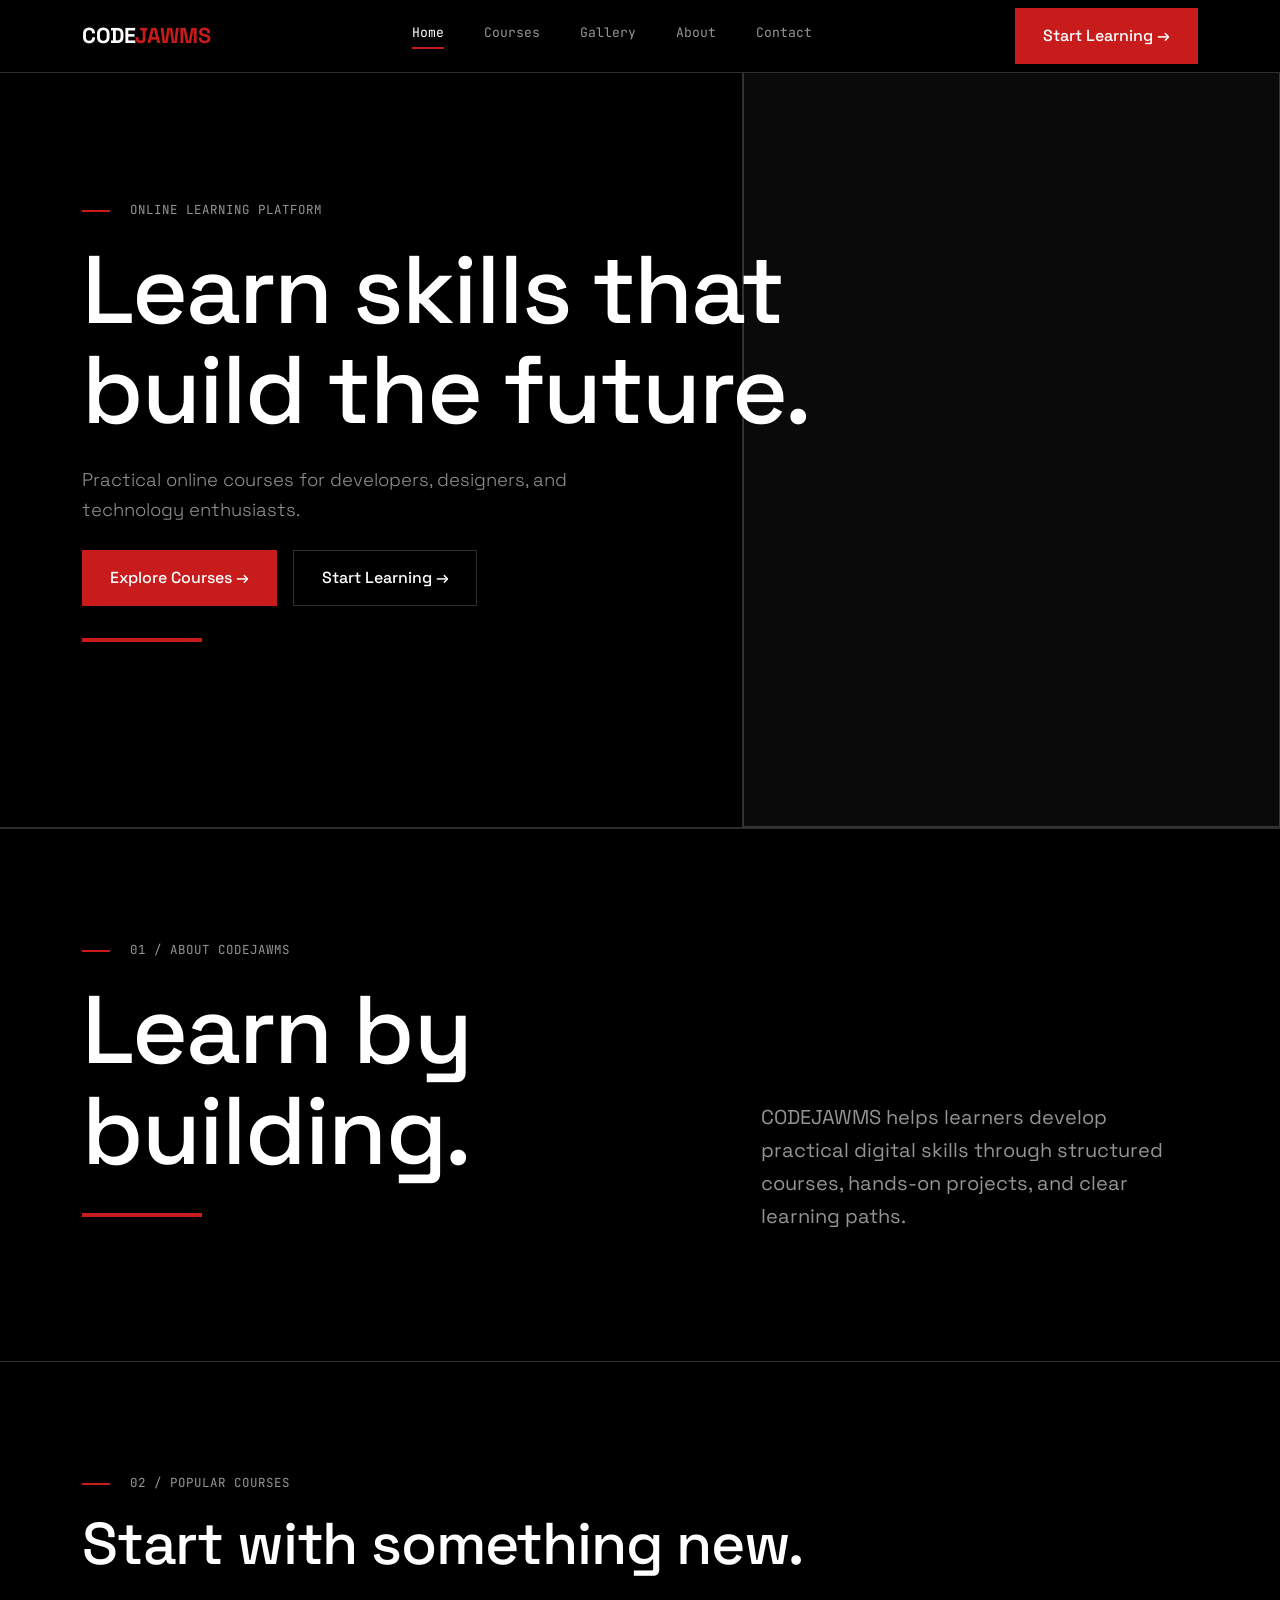
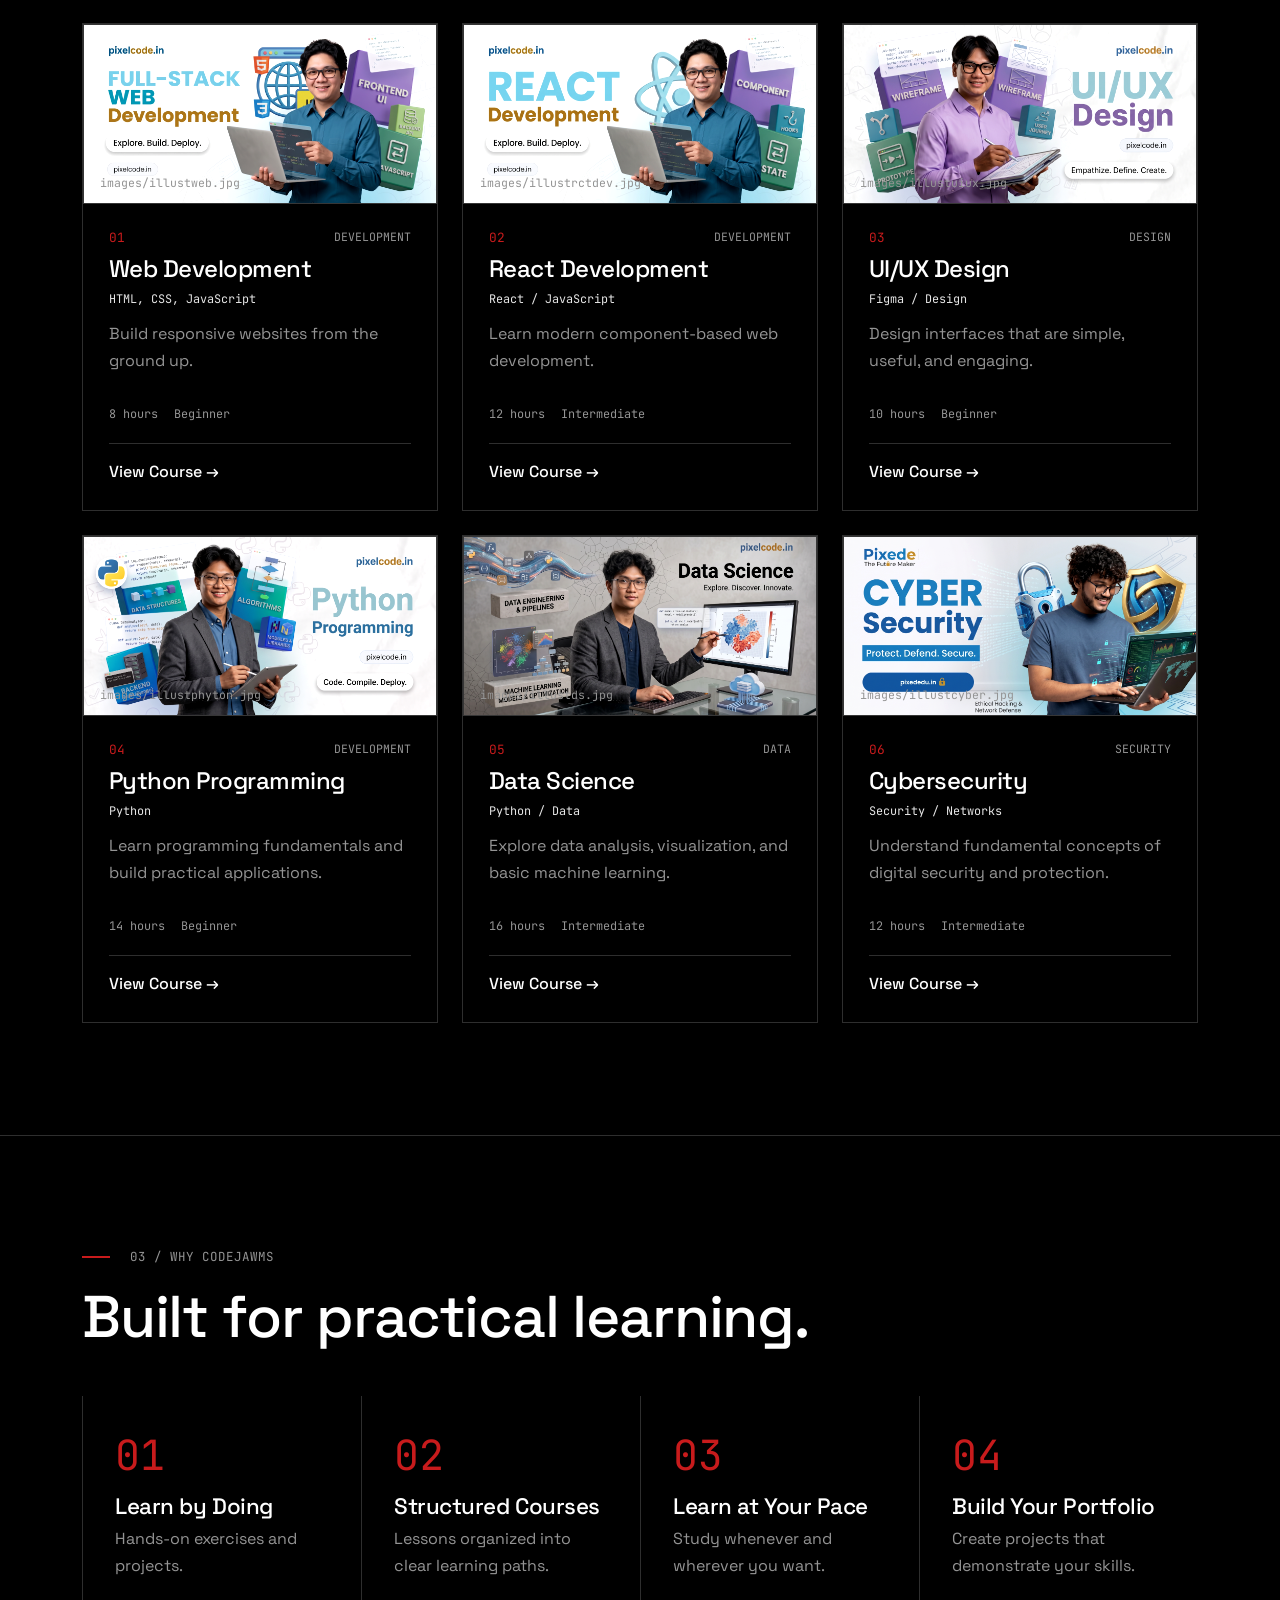
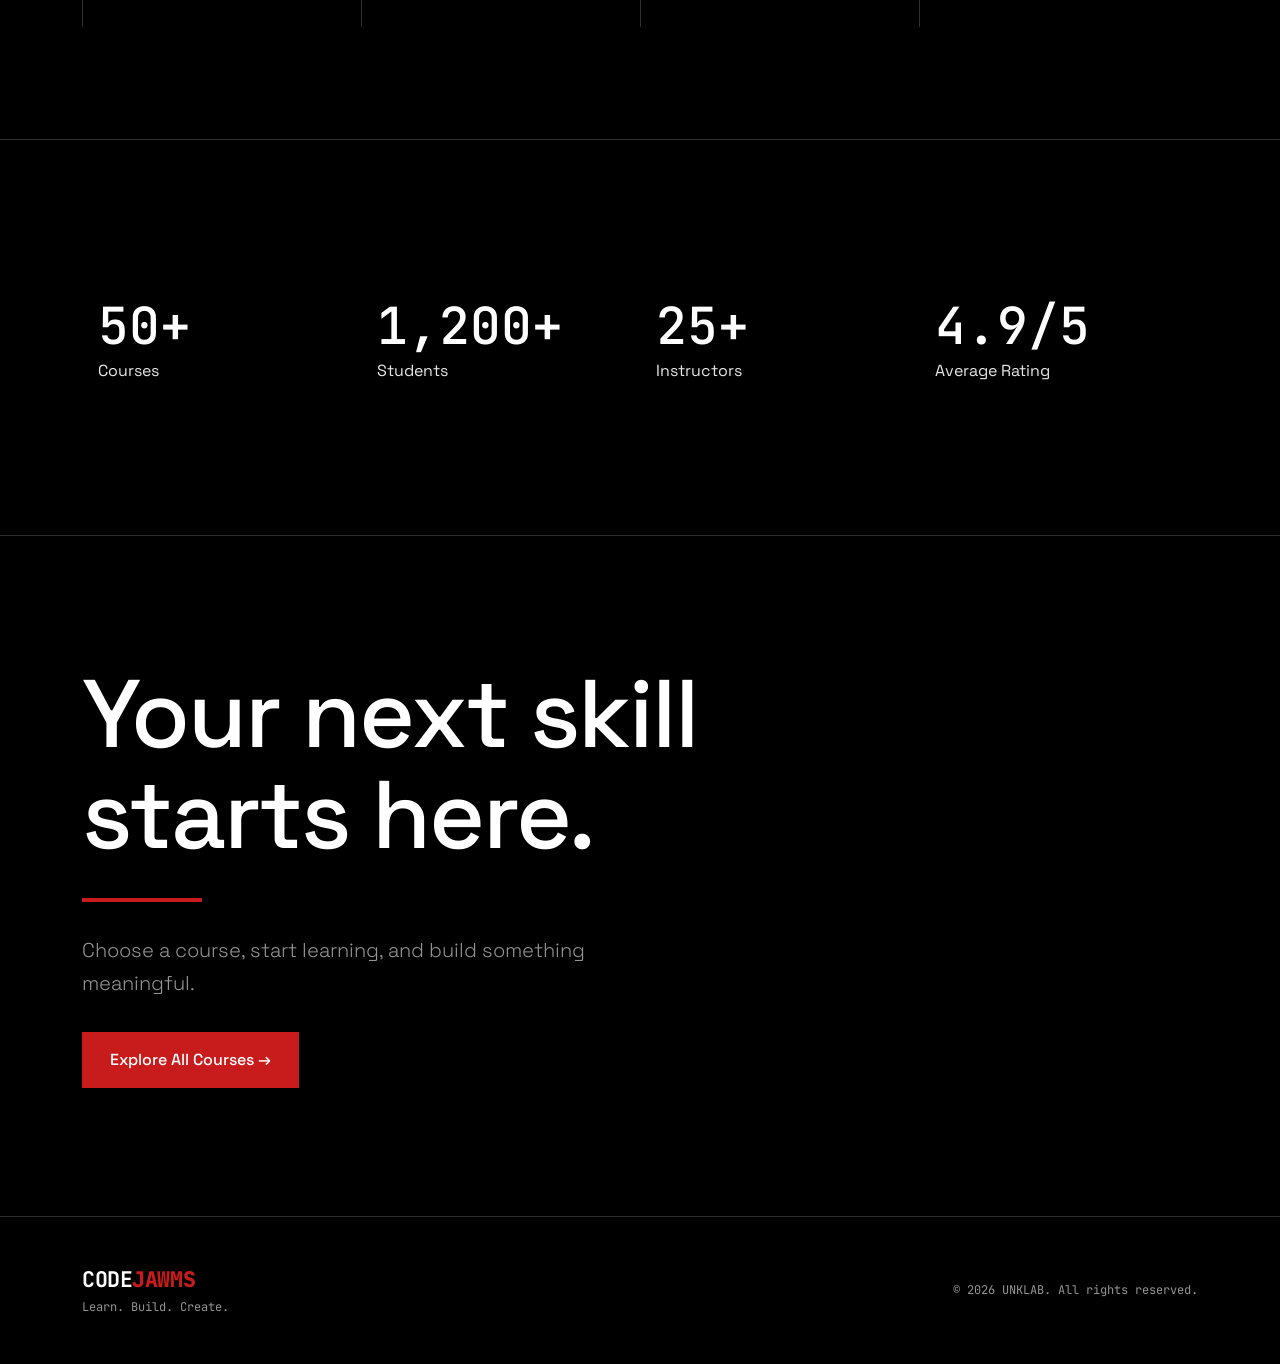
==== commit 7a148357: "final" ====
--- a/index.html
+++ b/index.html
@@ -687,14 +687,6 @@
 
             </div>
 
-            <nav aria-label="Footer navigation">
-                <a href="index.html">Home</a>
-                <a href="courses.html">Courses</a>
-                <a href="gallery.html">Gallery</a>
-                <a href="about.html">About</a>
-                <a href="contact.html">Contact</a>
-            </nav>
-
             <div class="meta">
                 &copy; 2026 UNKLAB. All rights reserved.
             </div>
